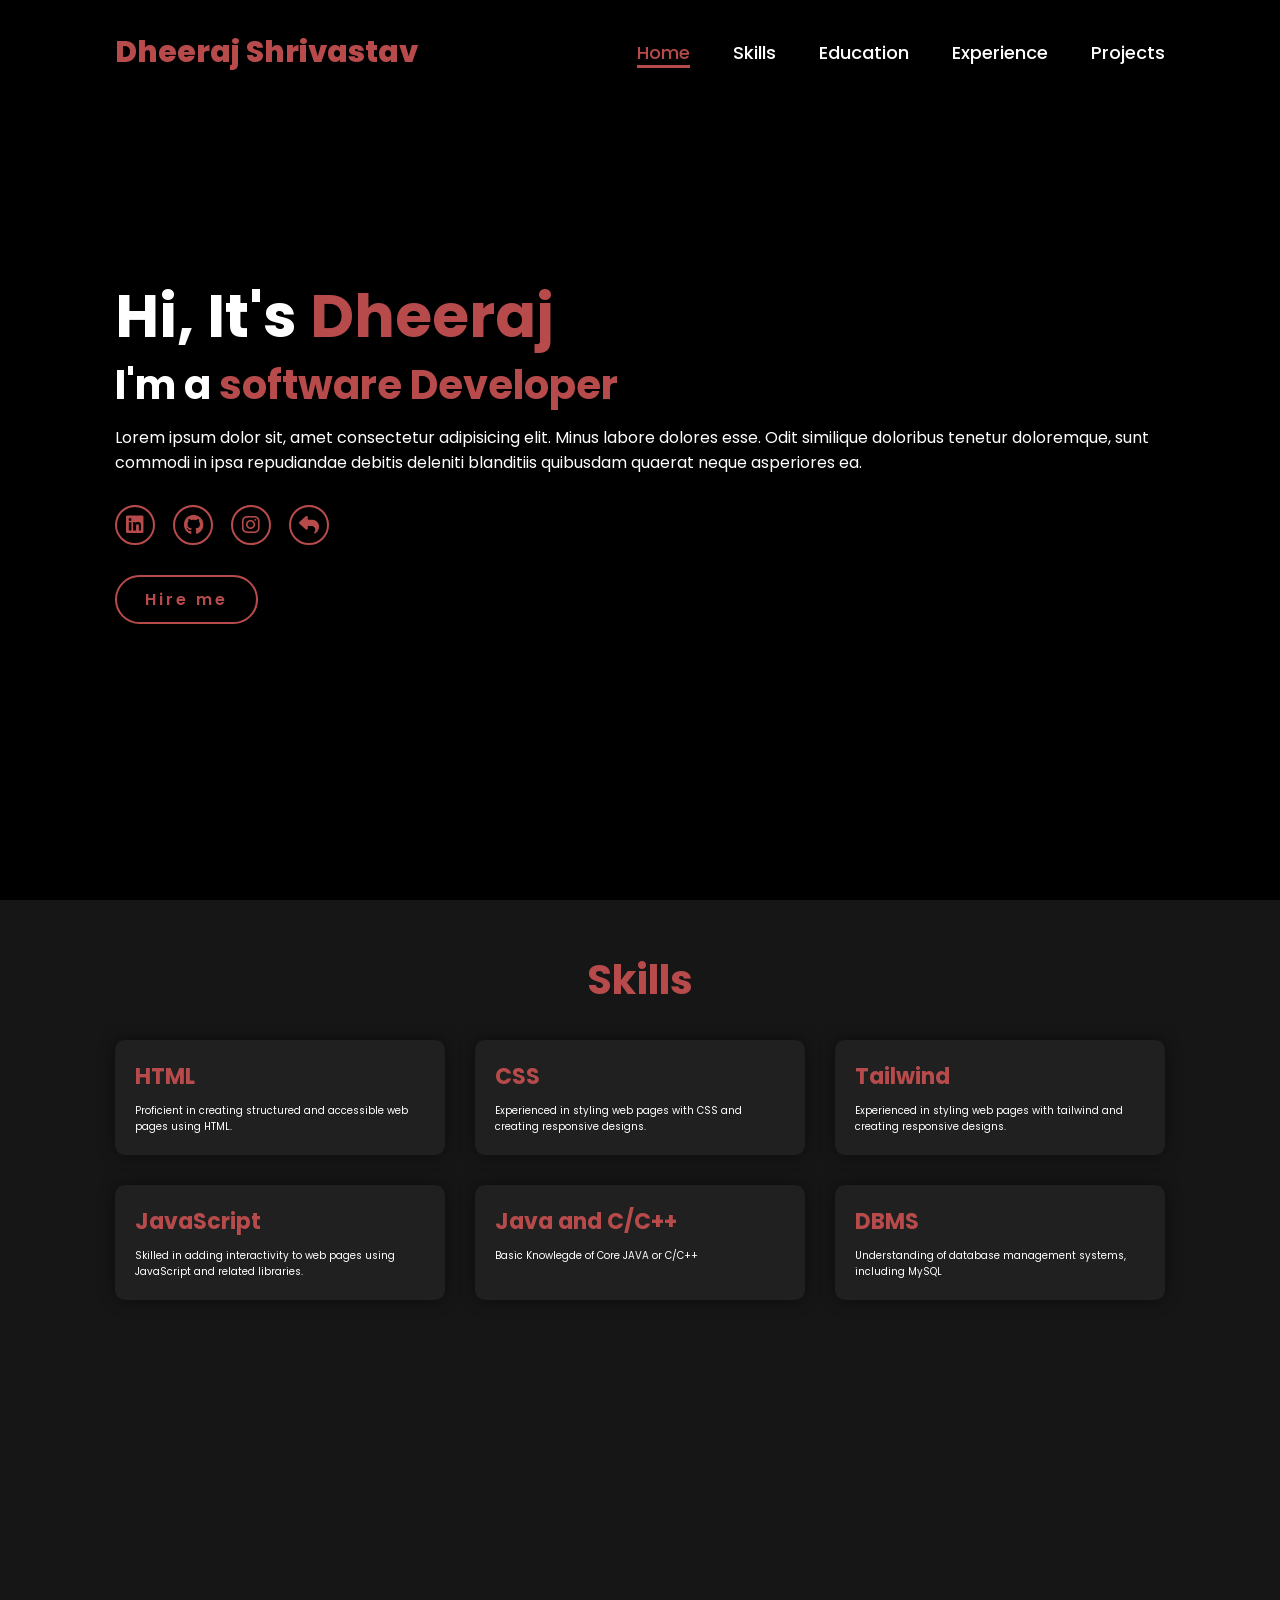
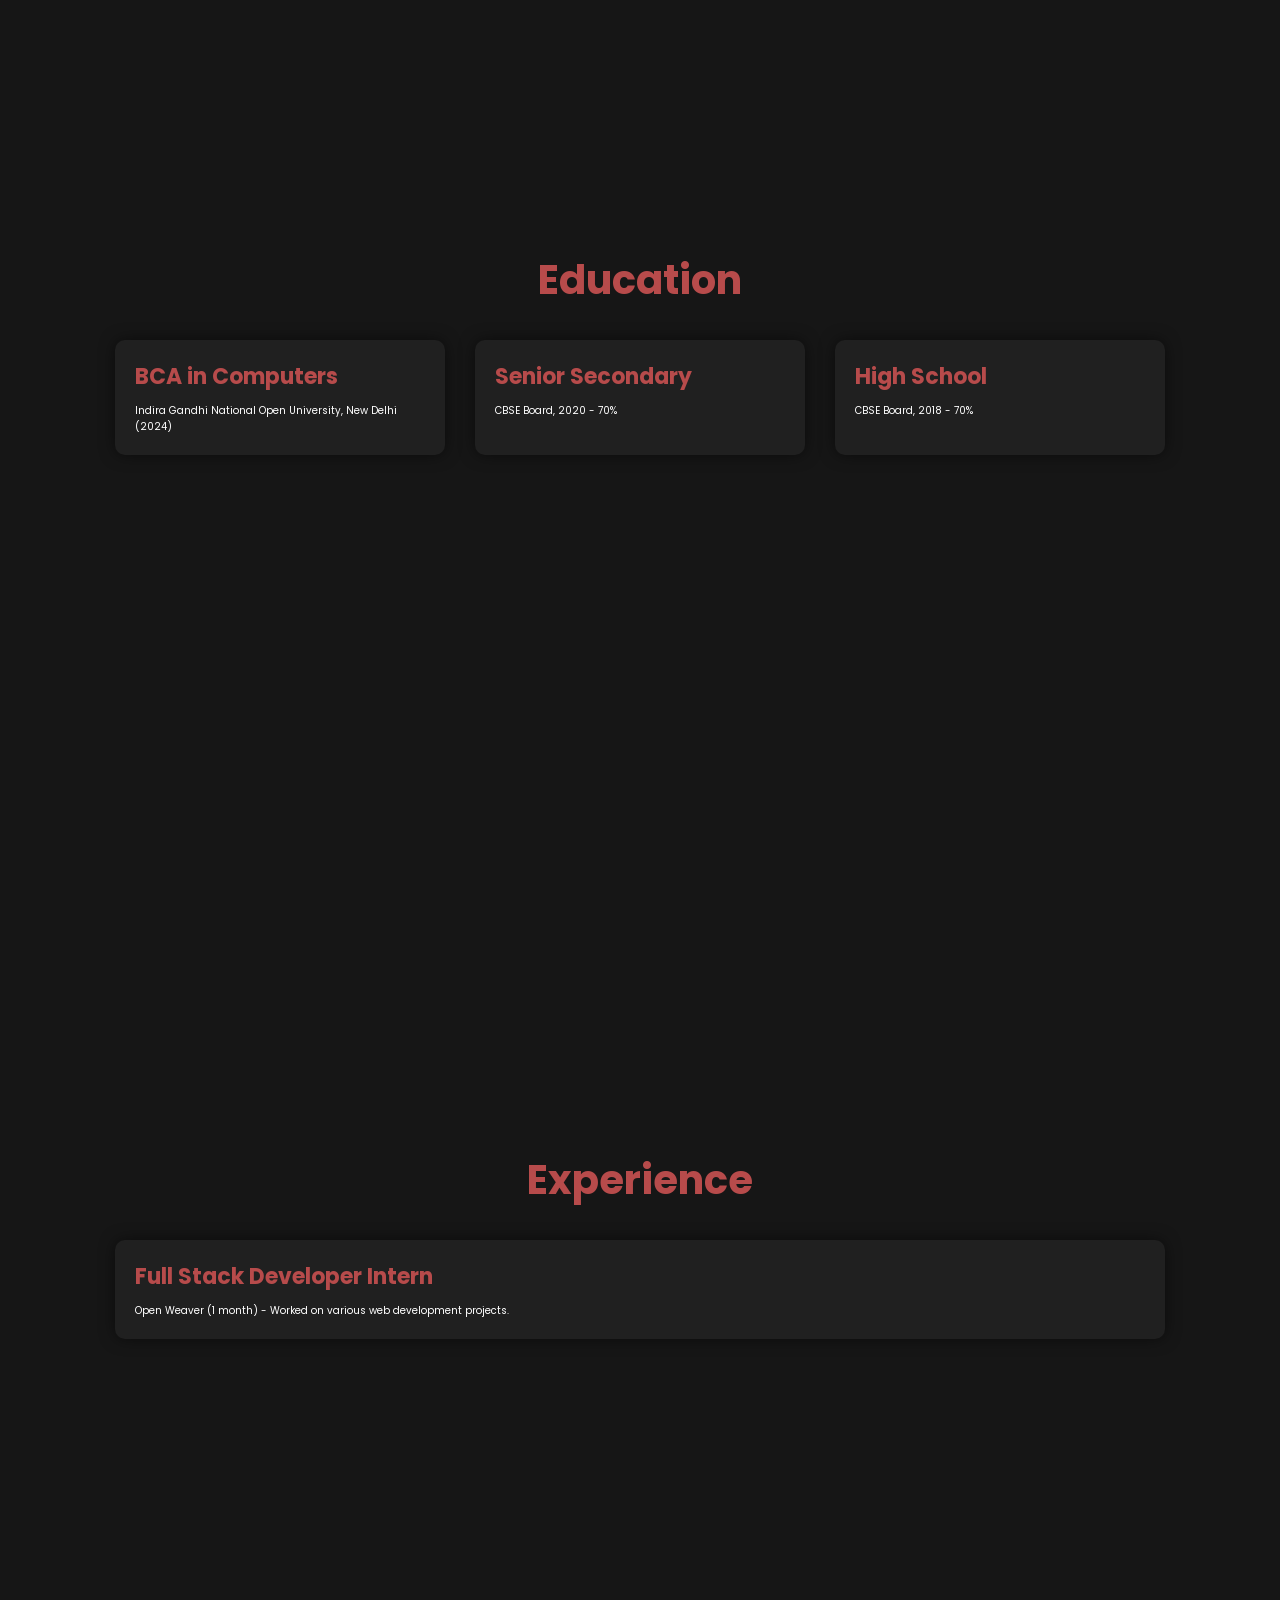
==== index.html @ b221cc1c "Add files via upload" ====
<!DOCTYPE html>
<html lang="en">
    
<head>
    <meta charset="UTF-8">
    <meta name="viewport" content="width=device-width, initial-scale=1.0">
    <link rel="stylesheet" href="https://cdnjs.cloudflare.com/ajax/libs/font-awesome/6.5.2/css/all.min.css">
    <link rel="stylesheet" href="style.css">
    <title>Portfolio Website</title>

</head>
<body>
    <header>
        <a href="#" class="logo">Dheeraj Shrivastav</a>

        <nav>
            <a href="#" class="active"> Home</a>
            <a href="#skills">Skills</a>
            <a href="#education">Education</a>
            <a href="#experience">Experience</a>
            <a href="#Project">Projects</a>
        </nav>
    </header>

    <section class="home">
        <div class="home-content">
            <h1>Hi, It's <span>Dheeraj</span></h1>
            <h3 class="typing-text">I'm a <span></span></h3>
            <p>Lorem ipsum dolor sit, amet consectetur adipisicing elit. Minus labore dolores esse. Odit similique doloribus tenetur doloremque, sunt commodi in ipsa repudiandae debitis deleniti blanditiis quibusdam quaerat neque asperiores ea.</p>
            <div class="social-icons">
                <a href="https://www.linkedin.com/in/dheeraj-shrivastav-547310233/"><i class="fa-brands fa-linkedin"></i></a>
                <a href="https://github.com/Doreamo-max"><i class="fa-brands fa-github"></i></a>
                <a href="https://www.instagram.com/dheeraj.srivastav.14/"><i class="fa-brands fa-instagram"></i></a>
                <a href="mailto:srivatavdheeraj020@gmail.com" class="fa fa-mail-reply"></a>
            </div>
            <a href="mailto:srivatavdheeraj020@gmail.com" class="btn">Hire me</a>
        </div>
    </section>

    <section id="skills" class="skills">
        <h2>Skills</h2>
        <div class="skills-content">
            <div class="skill-item">
                <h3>HTML</h3>
                <p>Proficient in creating structured and accessible web pages using HTML.</p>
            </div>
            <div class="skill-item">
                <h3>CSS</h3>
                <p>Experienced in styling web pages with CSS and creating responsive designs.</p>
            </div>
            <div class="skill-item">
                <h3>Tailwind</h3>
                <p>Experienced in styling web pages with tailwind and creating responsive designs.</p>
            </div>
            <div class="skill-item">
                <h3>JavaScript</h3>
                <p>Skilled in adding interactivity to web pages using JavaScript and related libraries.</p>
            </div>
             <div class="skill-item">
                <h3>Java and C/C++</h3>
                <p>Basic Knowlegde of Core JAVA or C/C++</p>
            </div>
            <div class="skill-item">
                <h3>DBMS</h3>
                <p>Understanding of database management systems, including MySQL</p>
            </div>
        </div>
    </section>

    <section id="education" class="education">
        <h2>Education</h2>
        <div class="education-content">
            <div class="edu-item">
                <h3>BCA in Computers</h3>
                <p>Indira Gandhi National Open University, New Delhi (2024)</p>
            </div>
            <div class="edu-item">
                <h3>Senior Secondary</h3>
                <p>CBSE Board, 2020 - 70%</p>
            </div>
            <div class="edu-item">
                <h3>High School</h3>
                <p>CBSE Board, 2018 - 70%</p>
            </div>
        </div>
    </section>

    <section id="experience" class="experience">
        <h2>Experience</h2>
        <div class="experience-content">
            <div class="exp-item">
                <h3>Full Stack Developer Intern</h3>
                <p>Open Weaver (1 month) - Worked on various web development projects.</p>
            </div>
        </div>
    </section>

    

</body>
</html>
---- style.css ----
@import url('https://fonts.googleapis.com/css2?family=Poppins:wght@100;200;300;400;500;600&display=swap');

        *{
            margin: 0;
            padding: 0;
            box-sizing: border-box;
            text-decoration: none;
            border: none;
            outline: none;
            font-family: 'Poppins', sans-serif;
        }
        
        html{
            font-size: 62.5%;
        }
        
        body{
            width: 100%;
            height: 100vh;
            overflow-x: hidden;
            background-color: black;
            color: white;
        }
        
        header{
            margin-top: 20px;
            position: fixed;
            top: 0;
            left: 0;
            width: 100%;
            padding: 1rem 9%;
            background-color: transparent;
            filter: drop-shadow(10px);
            display: flex;
            justify-content: space-between;
            align-items: center;
            z-index: 100;
        }
        
        .logo{
            font-size: 3rem;
            color: #b74b4b;
            font-weight: 800;
            cursor: pointer;
            transition: 0.5s ease;
        }
        
        .logo:hover{
            transform: scale(1.1);
        }
        
        nav a{
            font-size: 1.8rem;
            color: white;
            margin-left: 4rem;
            font-weight: 500;
            transition: 0.3s ease;
            border-bottom: 3px solid transparent;
        }
        
        nav a:hover,
        nav a.active{
            color: #b74b4b;
            border-bottom: 3px solid #b74b4b;
        }
        
        @media(max-width:995px){
            nav{
                position: absolute;
                display: none;
                top: 0;
                right: 0;
                width: 40%;
                border-left: 3px solid #b74b4b;
                border-bottom: 3px solid #b74b4b;
                border-bottom-left-radius: 2rem;
                padding: 1rem solid;
                background-color: #161616;
                border-top: 0.1rem solid rgba(0,0,0,0.1);
            }
        
            nav.active{
                display: block;
            }
        
            nav a{
                display: block;
                font-size: 2rem;
                margin: 3rem 0;
            }
        
            nav a:hover,
            nav a.active{
                padding: 1rem;
                border-radius: 0.5rem;
                border-bottom: 0.5rem solid #b74b4b;
            }
        }
        
        section{
            min-height: 100vh;
            padding: 5rem 9% 5rem;
        }
        
        .home{
            display: flex;
            justify-content: center;
            align-items: center;
            gap: 8rem;
            background-color: black;
        }
        
        .home .home-content h1{
            font-size: 6rem;
            font-weight: 700;
            line-height: 1.3;
        }
        
        span{
            color: #b74b4b;
        }
        
        .home-content h3{
            font-size: 4rem;
            margin-bottom: 1rem;
            font-weight: 700;
        }
        
        .home-content p{
            font-size: 1.6rem;
        }
        
        .home-img{
            border-radius: 50%;
        }
        
        .home-img img{
            position: relative;
            width: 32vw;
            border-radius: 50%;
            box-shadow: 0 0 25px solid #b74b4b;
            cursor: pointer;
            transition: 0.2s linear;
        }
        
        .home-img img:hover{
            font-size: 1.8rem;
            font-weight: 500;
        }
        
        .social-icons a{
            display: inline-flex;
            justify-content: center;
            align-items: center;
            width: 4rem;
            height: 4rem;
            background-color: transparent;
            border: 0.2rem solid #b74b4b;
            font-size: 2rem;
            border-radius: 50%;
            margin: 3rem 1.5rem 3rem 0;
            transition: 0.3s ease;
            color: #b74b4b;
        }
        
        .social-icons a:hover{
            color: black;
            transform: scale(1.3) translateY(-5px);
            background-color: #b74b4b;
            box-shadow: 0  0 25px #b74b4b;
        }
        
        .btn{
            display: inline-block;
            padding: 1rem 2.8rem;
            background-color: black;
            border-radius: 4rem;
            font-size: 1.6rem;
            color: #b74b4b;
            letter-spacing: 0.3rem;
            font-weight: 600;
            border: 2px solid #b74b4b;
            transition: 0.3s ease;
            cursor: pointer;
        }
        
        .btn:hover{
            transform: scale3d(1.03);
            background-color: #b74b4b;
            color: black;
            box-shadow: 0 0 25px #b74b4b;
        }
        
        .typing-text{
            font-size: 34px;
            font-weight: 600;
            min-width: 280px;
        }
        
        .typing-text span{
            position: relative;
        }
        
        .typing-text span::before{
            content: "software Developer";
            color: #b74b4b;
            animation: words 20s infinite;
        }
        
        .typing-text span::after{
            content: "";
            background-color: black;
            position: absolute;
            width: calc(100% + 8px);
            height: 100%;
            border-left: 3px solid black;
            right: -8;
            animation: cursor 0.6s infinite;
        }
        
        @keyframes cursor{
            to{
                border-left: 3px solid #b74b4b;
            }
        }
        
        @keyframes words{
            0%, 20%{
                content: "Web Developer";
            }
            21%, 40%{
                content: "Developer";
            }
            41%, 60%{
                content: "Web Designer";
            }
            61%, 80%{
                content: "Youtuber";
            }
            81%, 100%{
                content: "Script Writer";
            }
        }
        
        @media (max-width: 1000px){
            .home{
                gap: 4rem;
            }
        }
        
        @media(max-width:995px){
            .home{
                flex-direction: column;
                margin: 5rem 4rem;
            }
        
            .home .home-content h3{
                font-size: 2.5rem;
            }
        
            .home-content h1{
                font-size: 5rem;
            }
        
            .home-img img{
                width: 70vw;
                margin-top: 4rem;
            }
        }
        
        /* Additional Sections Styles */
        
        .skills, .education, .experience, .contact{
            padding: 5rem 9%;
            background-color: #161616;
        }

        .skills h2, .education h2, .experience h2, .contact h2{
            font-size: 4rem;
            color: #b74b4b;
            margin-bottom: 3rem;
            text-align: center;
        }
        
        .skills-content, .education-content, .experience-content{
            display: flex;
            flex-wrap: wrap;
            justify-content: space-between;
            gap: 3rem;
        }

        .skills-content .skill-item, .education-content .edu-item, .experience-content .exp-item{
            background-color: #202020;
            padding: 2rem;
            border-radius: 1rem;
            box-shadow: 0 0 15px rgba(0,0,0,0.5);
            flex: 1 1 30%;
        }

        .skills-content .skill-item h3, .education-content .edu-item h3, .experience-content .exp-item h3{
            font-size: 2.2rem;
            color: #b74b4b;
            margin-bottom: 1rem;
        }

        .contact .contact-form{
            display: flex;
            flex-direction: column;
            gap: 2rem;
            max-width: 600px;
            margin: 0 auto;
        }

        .contact .contact-form input, .contact .contact-form textarea{
            padding: 1.5rem;
            border-radius: 1rem;
            background-color: #202020;
            border: none;
            color: white;
            font-size: 1.6rem;
        }

        .contact .contact-form button{
            padding: 1rem 3rem;
            background-color: #b74b4b;
            color: white;
            border: none;
            border-radius: 1rem;
            cursor: pointer;
            transition: 0.3s;
            font-size: 1.8rem;
        }

        .contact .contact-form button:hover{
            background-color: #a43c3c;
        }
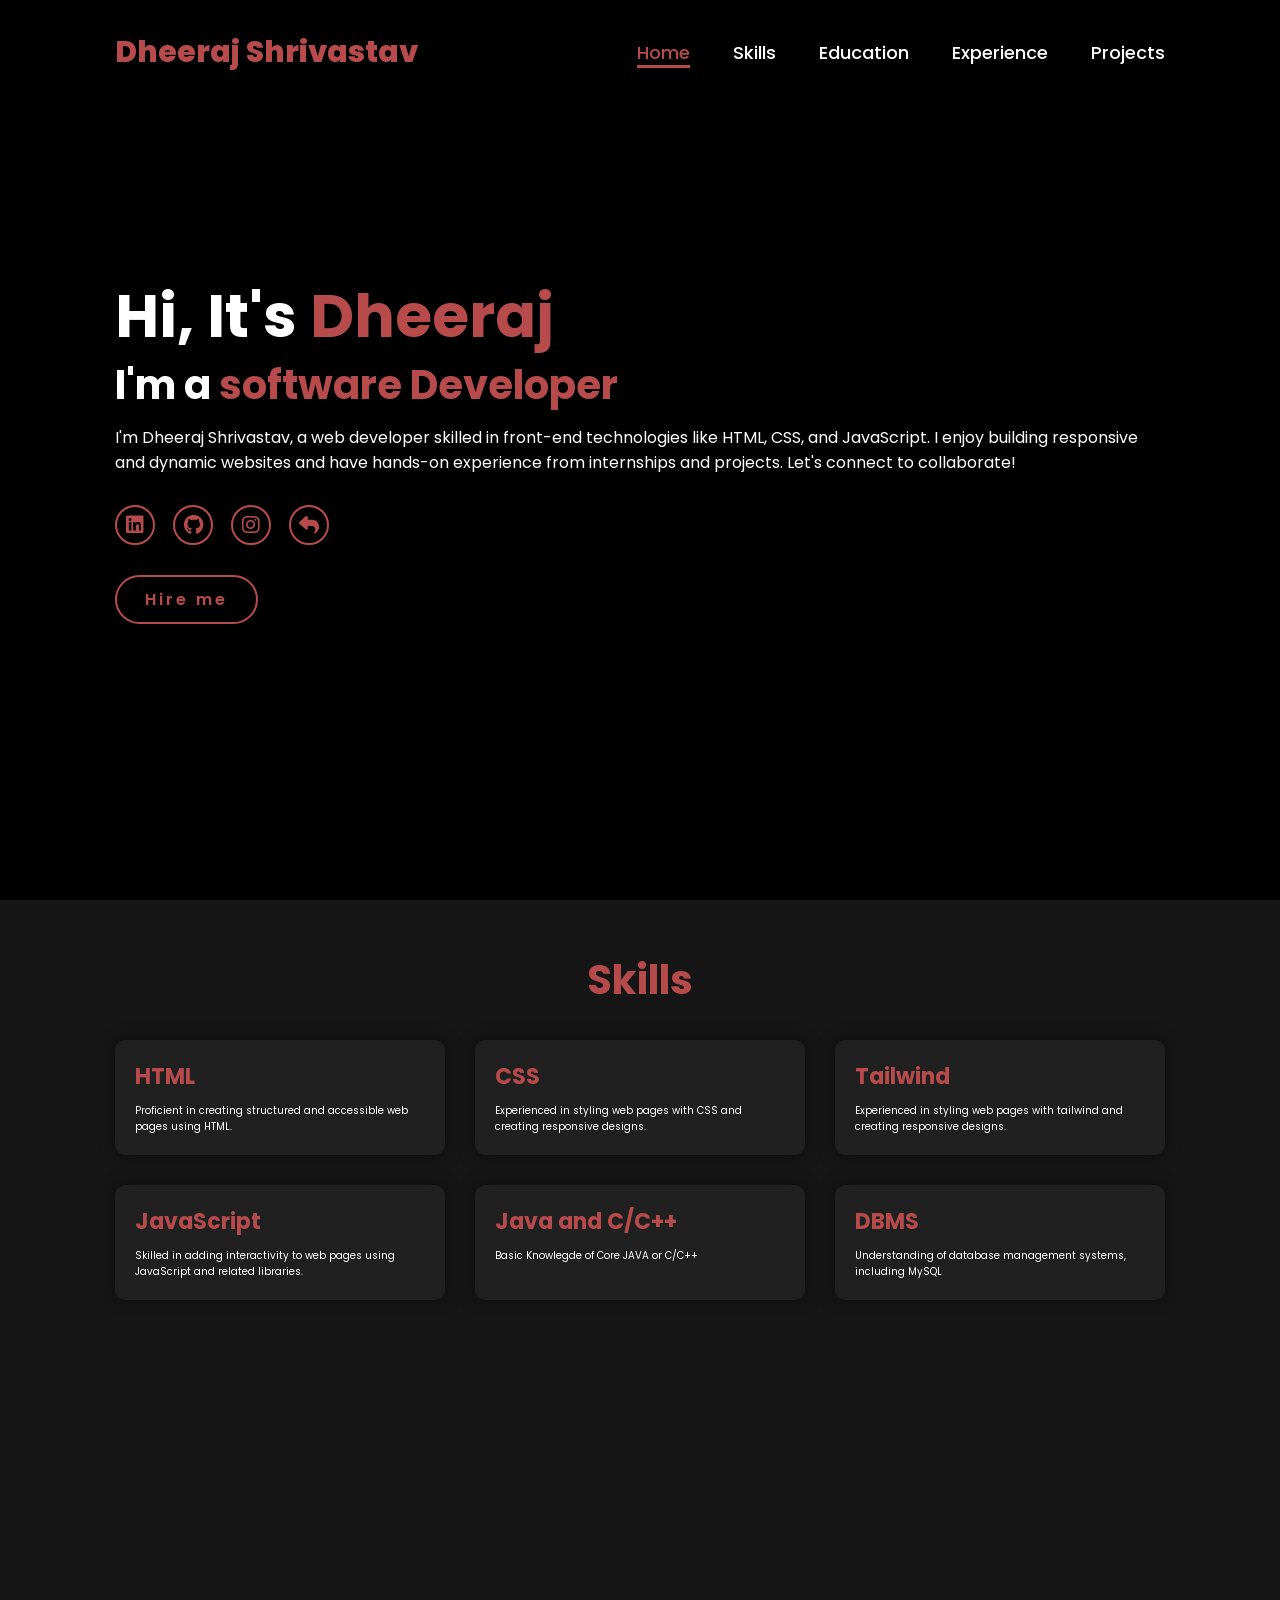
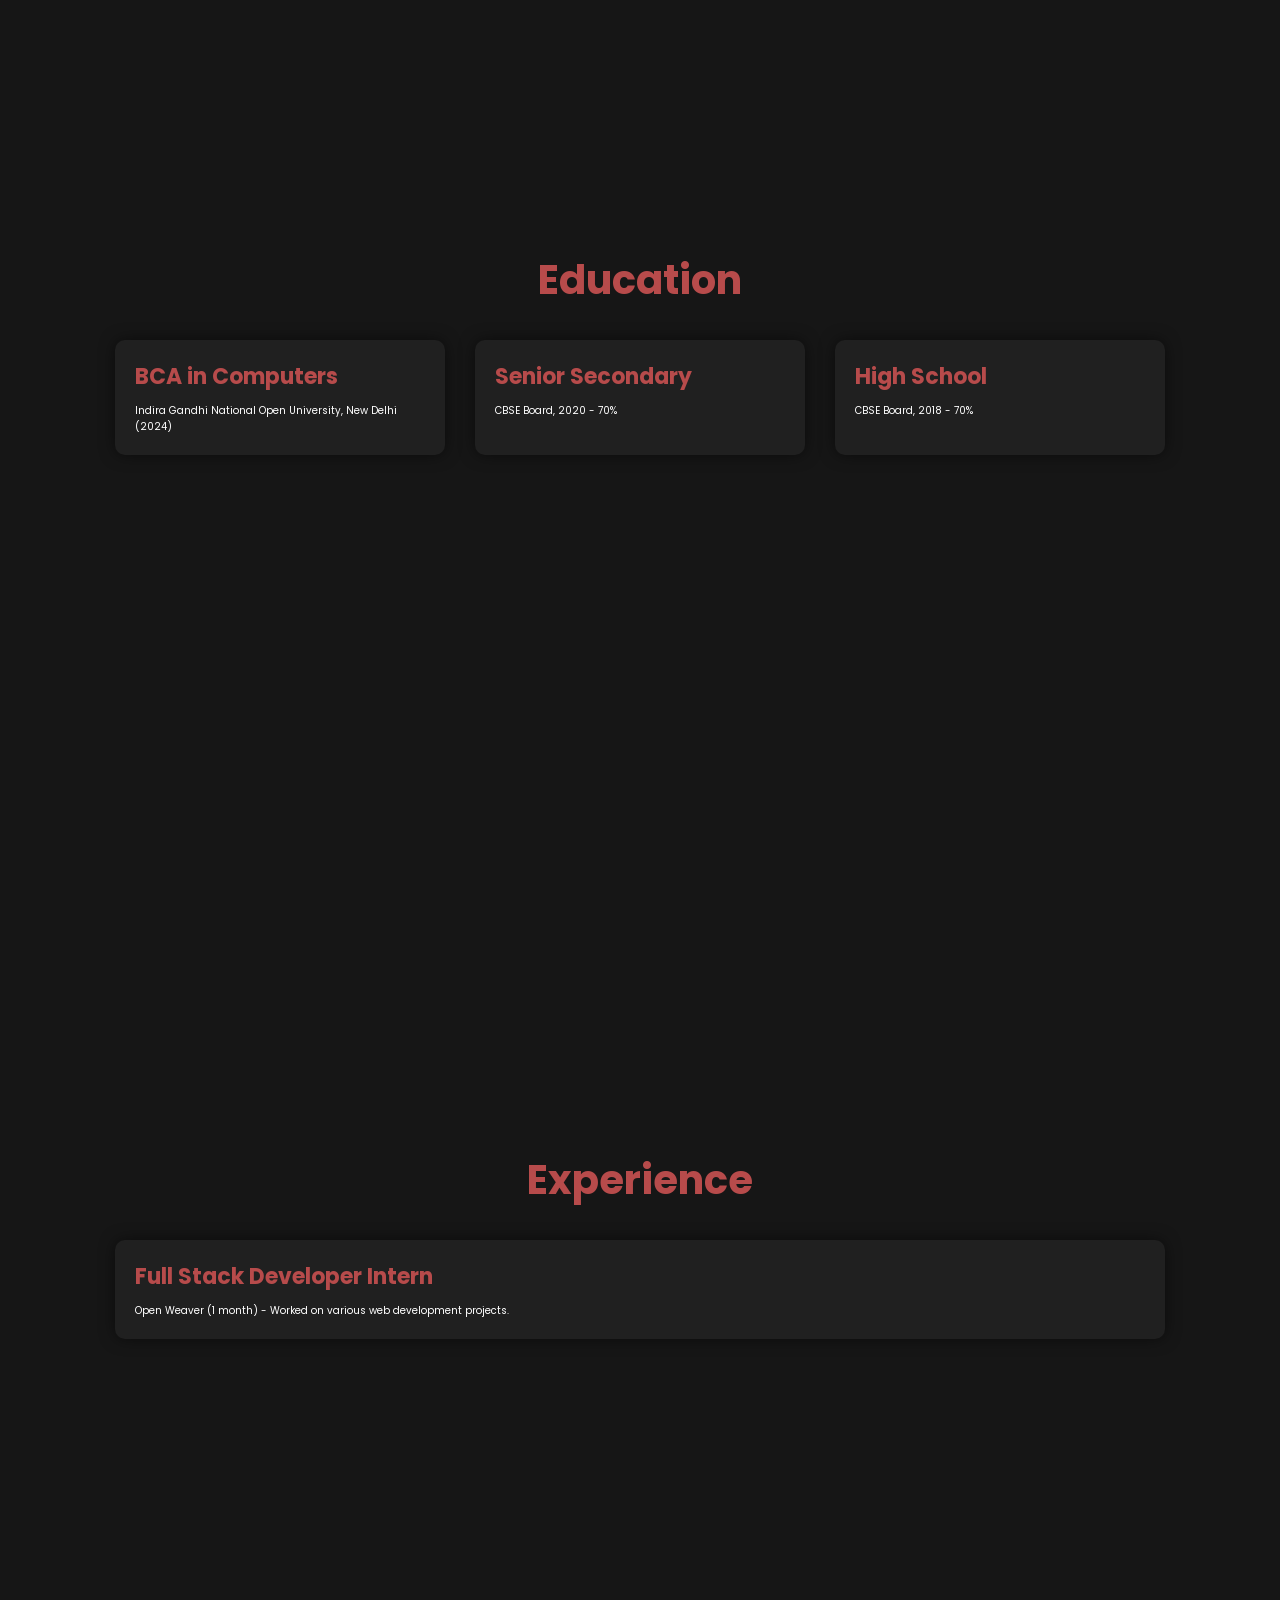
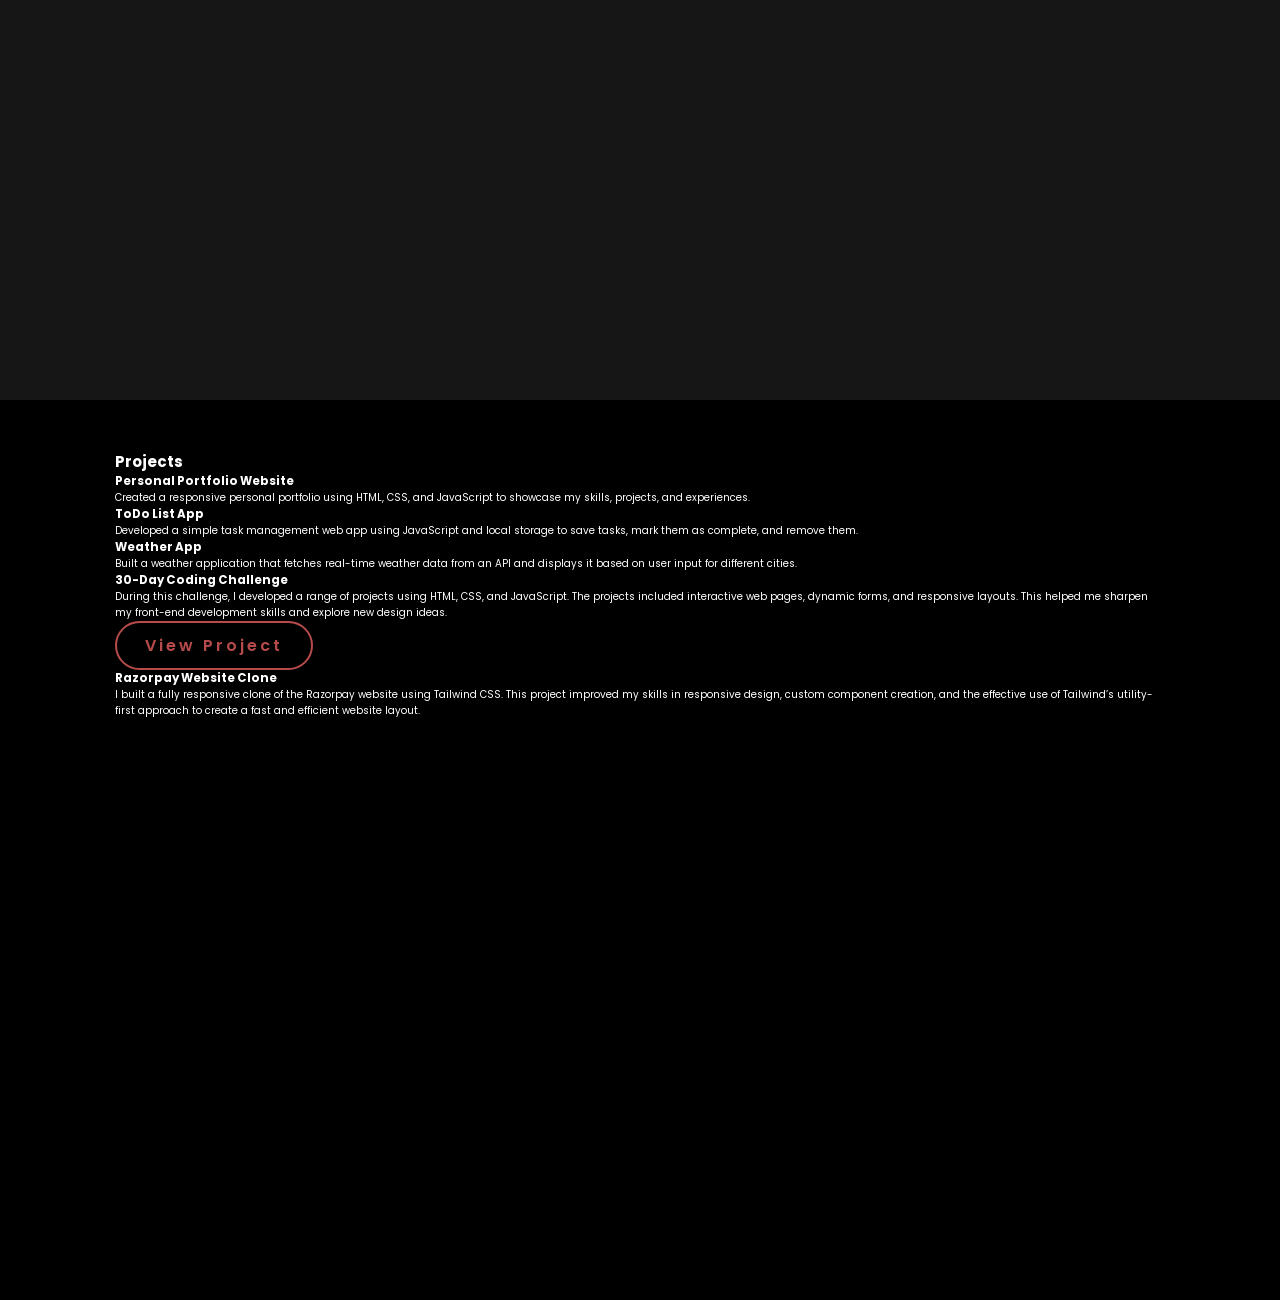
==== commit 1e4132e9: "Update index.html" ====
--- a/index.html
+++ b/index.html
@@ -18,7 +18,7 @@
             <a href="#skills">Skills</a>
             <a href="#education">Education</a>
             <a href="#experience">Experience</a>
-            <a href="#Project">Projects</a>
+            <a href="#projects">Projects</a>
         </nav>
     </header>
 
@@ -26,7 +26,7 @@
         <div class="home-content">
             <h1>Hi, It's <span>Dheeraj</span></h1>
             <h3 class="typing-text">I'm a <span></span></h3>
-            <p>Lorem ipsum dolor sit, amet consectetur adipisicing elit. Minus labore dolores esse. Odit similique doloribus tenetur doloremque, sunt commodi in ipsa repudiandae debitis deleniti blanditiis quibusdam quaerat neque asperiores ea.</p>
+            <p>I'm Dheeraj Shrivastav, a web developer skilled in front-end technologies like HTML, CSS, and JavaScript. I enjoy building responsive and dynamic websites and have hands-on experience from internships and projects. Let's connect to collaborate!</p>
             <div class="social-icons">
                 <a href="https://www.linkedin.com/in/dheeraj-shrivastav-547310233/"><i class="fa-brands fa-linkedin"></i></a>
                 <a href="https://github.com/Doreamo-max"><i class="fa-brands fa-github"></i></a>
@@ -87,14 +87,44 @@
 
     <section id="experience" class="experience">
         <h2>Experience</h2>
-        <div class="experience-content">
-            <div class="exp-item">
-                <h3>Full Stack Developer Intern</h3>
-                <p>Open Weaver (1 month) - Worked on various web development projects.</p>
+        <div class="experience-section">
+            <div class="experience-content">
+                <div class="exp-item">
+                    <h3>Full Stack Developer Intern</h3>
+                    <p>Open Weaver (1 month) - Worked on various web development projects.</p>
+                </div>
             </div>
         </div>
     </section>
 
+    <section id="projects" class="projects">
+        <h2>Projects</h2>
+        <div class="projects-content">
+            <div class="project-item">
+                <h3>Personal Portfolio Website</h3>
+                <p>Created a responsive personal portfolio using HTML, CSS, and JavaScript to showcase my skills, projects, and experiences.</p>
+            </div>
+            <div class="project-item">
+                <h3>ToDo List App</h3>
+                <p>Developed a simple task management web app using JavaScript and local storage to save tasks, mark them as complete, and remove them.</p>
+            </div>
+            <div class="project-item">
+                <h3>Weather App</h3>
+                <p>Built a weather application that fetches real-time weather data from an API and displays it based on user input for different cities.</p>
+            </div>
+            <div class="project-item">
+                <h3>30-Day Coding Challenge</h3>
+                <p>During this challenge, I developed a range of projects using HTML, CSS, and JavaScript. The projects included interactive web pages, dynamic forms, and responsive layouts. This helped me sharpen my front-end development skills and explore new design ideas.</p>
+                <a href="https://doreamo-max.github.io/00-of-30/" class="btn">View Project</a>
+            </div>
+            <div class="project-item">
+                <h3>Razorpay Website Clone</h3>
+                <p>I built a fully responsive clone of the Razorpay website using Tailwind CSS. This project improved my skills in responsive design, custom component creation, and the effective use of Tailwind’s utility-first approach to create a fast and efficient website layout.</p>
+                <!-- <a href="https://github.com/Doreamo-max" class="btn">View Project</a> -->
+            </div>
+        </div>
+    </section>
+    
     
 
 </body>
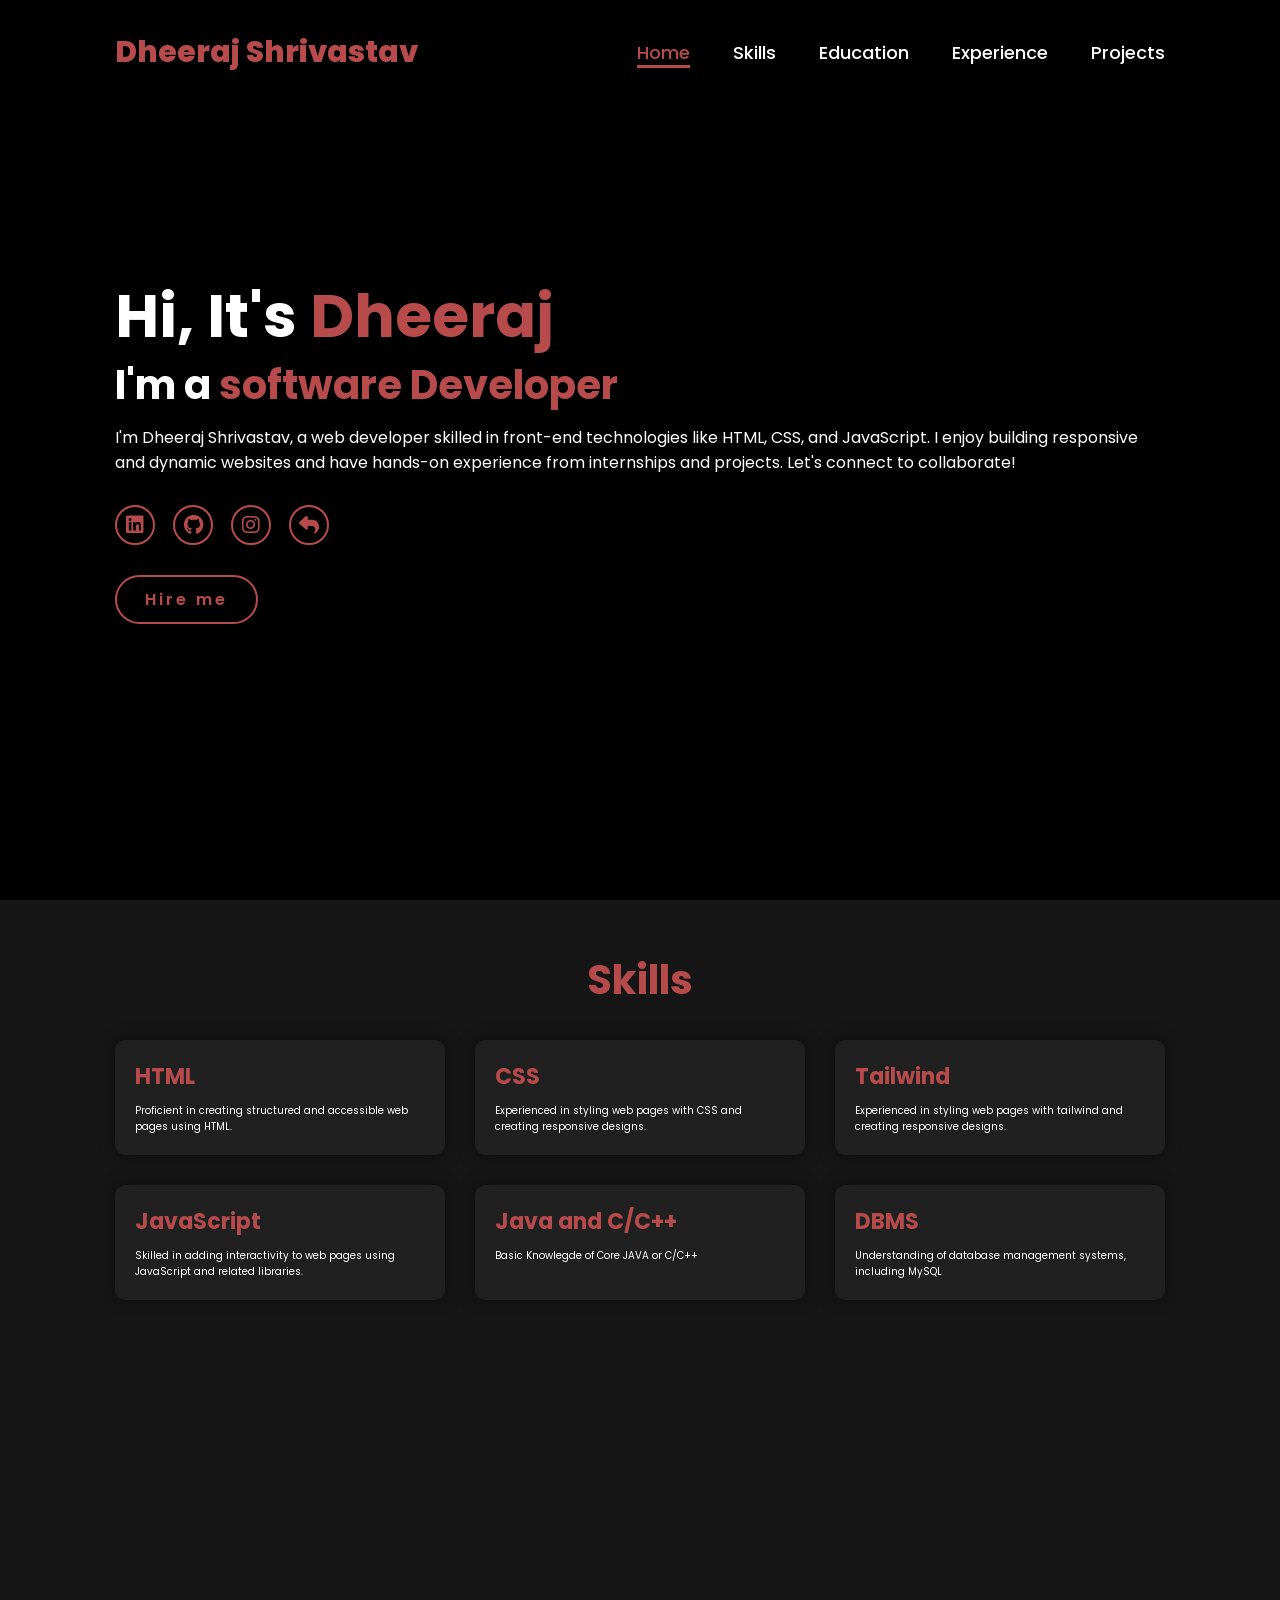
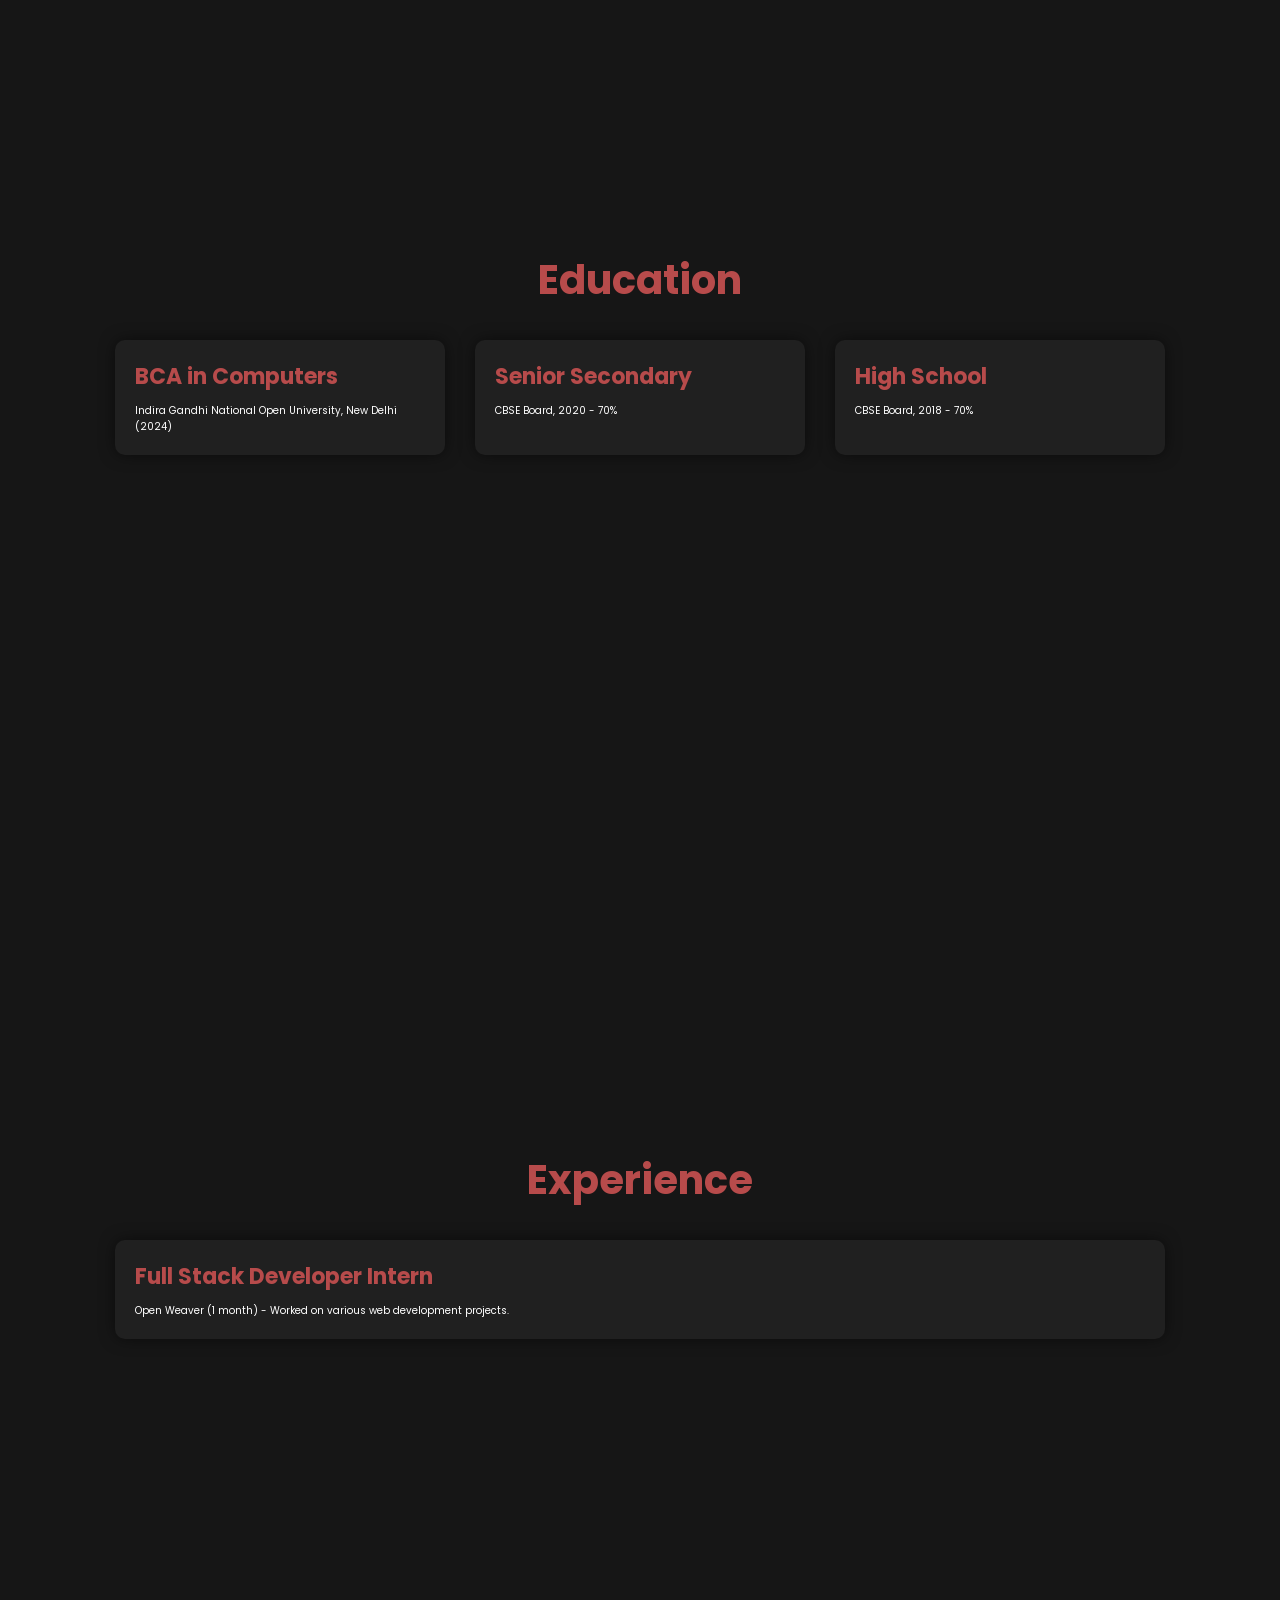
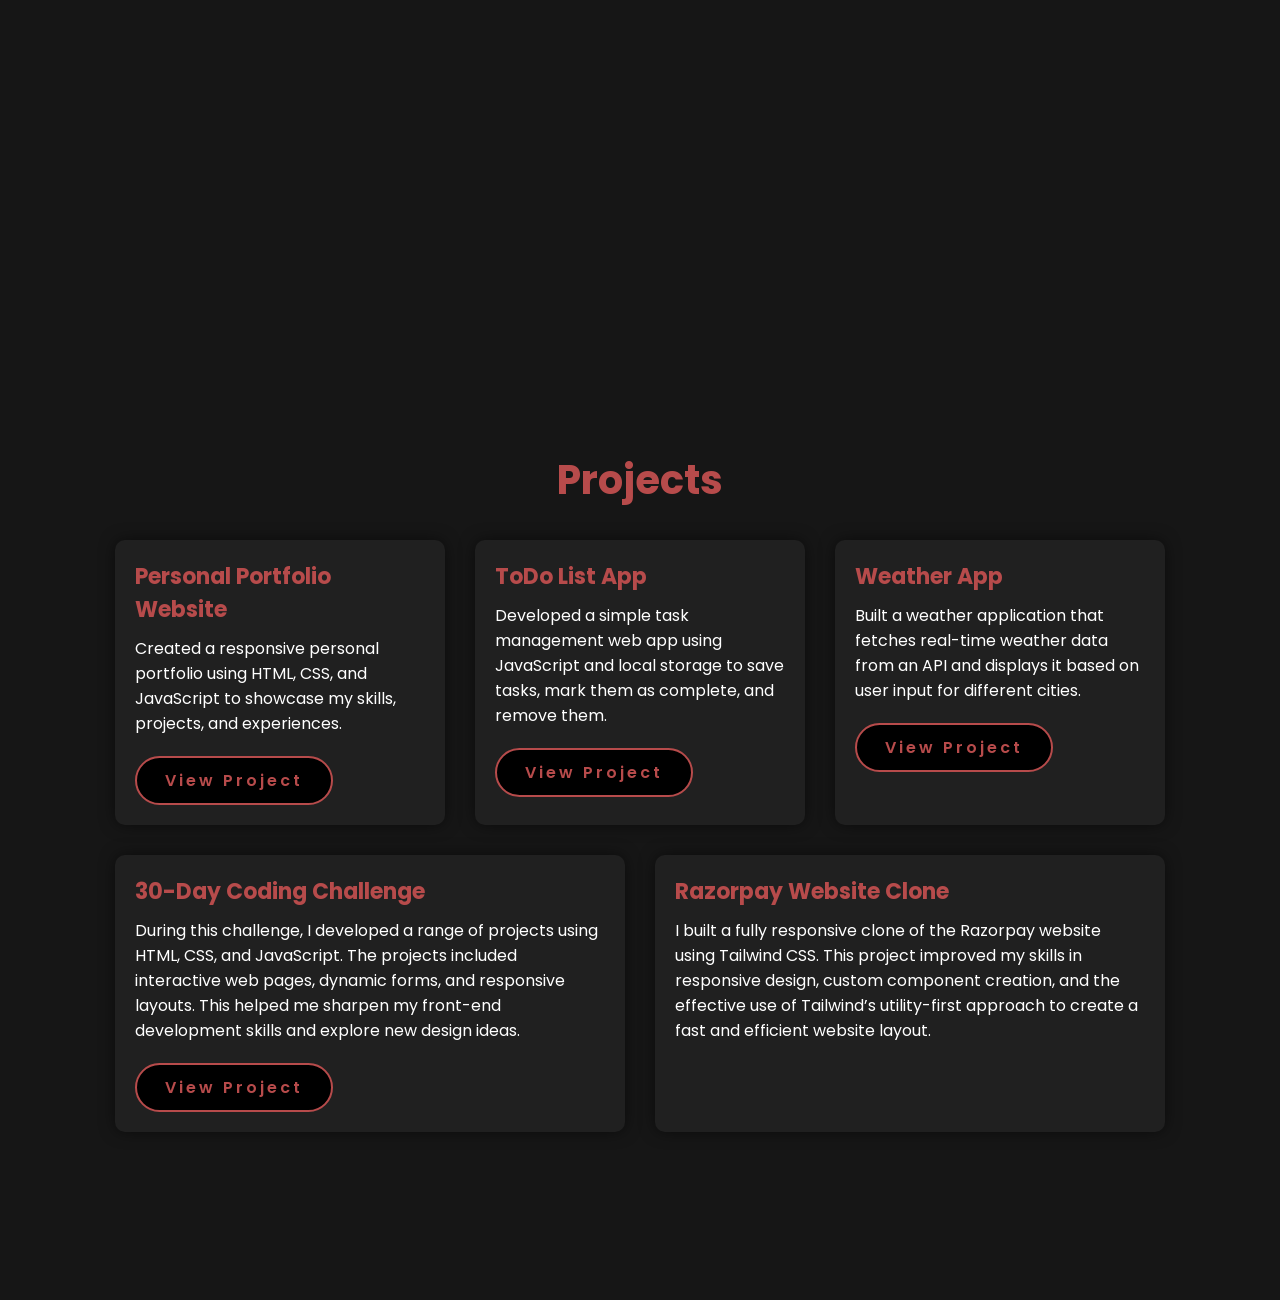
==== commit 2d206548: "Update index.html" ====
--- a/index.html
+++ b/index.html
@@ -103,14 +103,17 @@
             <div class="project-item">
                 <h3>Personal Portfolio Website</h3>
                 <p>Created a responsive personal portfolio using HTML, CSS, and JavaScript to showcase my skills, projects, and experiences.</p>
+                <a href="https://doreamo-max.github.io/portfolio/" class="btn">View Project</a>
             </div>
             <div class="project-item">
                 <h3>ToDo List App</h3>
                 <p>Developed a simple task management web app using JavaScript and local storage to save tasks, mark them as complete, and remove them.</p>
+                <a href="https://doreamo-max.github.io/03-of-30-To-do-list/" class="btn">View Project</a>
             </div>
             <div class="project-item">
                 <h3>Weather App</h3>
                 <p>Built a weather application that fetches real-time weather data from an API and displays it based on user input for different cities.</p>
+                <a href="https://doreamo-max.github.io/02-of-30-Weather-App/" class="btn">View Project</a>
             </div>
             <div class="project-item">
                 <h3>30-Day Coding Challenge</h3>
--- a/style.css
+++ b/style.css
@@ -1,336 +1,399 @@
 @import url('https://fonts.googleapis.com/css2?family=Poppins:wght@100;200;300;400;500;600&display=swap');
 
-        *{
-            margin: 0;
-            padding: 0;
-            box-sizing: border-box;
-            text-decoration: none;
-            border: none;
-            outline: none;
-            font-family: 'Poppins', sans-serif;
-        }
-        
-        html{
-            font-size: 62.5%;
-        }
-        
-        body{
-            width: 100%;
-            height: 100vh;
-            overflow-x: hidden;
-            background-color: black;
-            color: white;
-        }
-        
-        header{
-            margin-top: 20px;
-            position: fixed;
-            top: 0;
-            left: 0;
-            width: 100%;
-            padding: 1rem 9%;
-            background-color: transparent;
-            filter: drop-shadow(10px);
-            display: flex;
-            justify-content: space-between;
-            align-items: center;
-            z-index: 100;
-        }
-        
-        .logo{
-            font-size: 3rem;
-            color: #b74b4b;
-            font-weight: 800;
-            cursor: pointer;
-            transition: 0.5s ease;
-        }
-        
-        .logo:hover{
-            transform: scale(1.1);
-        }
-        
-        nav a{
-            font-size: 1.8rem;
-            color: white;
-            margin-left: 4rem;
-            font-weight: 500;
-            transition: 0.3s ease;
-            border-bottom: 3px solid transparent;
-        }
-        
-        nav a:hover,
-        nav a.active{
-            color: #b74b4b;
-            border-bottom: 3px solid #b74b4b;
-        }
-        
-        @media(max-width:995px){
-            nav{
-                position: absolute;
-                display: none;
-                top: 0;
-                right: 0;
-                width: 40%;
-                border-left: 3px solid #b74b4b;
-                border-bottom: 3px solid #b74b4b;
-                border-bottom-left-radius: 2rem;
-                padding: 1rem solid;
-                background-color: #161616;
-                border-top: 0.1rem solid rgba(0,0,0,0.1);
-            }
-        
-            nav.active{
-                display: block;
-            }
-        
-            nav a{
-                display: block;
-                font-size: 2rem;
-                margin: 3rem 0;
-            }
-        
-            nav a:hover,
-            nav a.active{
-                padding: 1rem;
-                border-radius: 0.5rem;
-                border-bottom: 0.5rem solid #b74b4b;
-            }
-        }
-        
-        section{
-            min-height: 100vh;
-            padding: 5rem 9% 5rem;
-        }
-        
-        .home{
-            display: flex;
-            justify-content: center;
-            align-items: center;
-            gap: 8rem;
-            background-color: black;
-        }
-        
-        .home .home-content h1{
-            font-size: 6rem;
-            font-weight: 700;
-            line-height: 1.3;
-        }
-        
-        span{
-            color: #b74b4b;
-        }
-        
-        .home-content h3{
-            font-size: 4rem;
-            margin-bottom: 1rem;
-            font-weight: 700;
-        }
-        
-        .home-content p{
-            font-size: 1.6rem;
-        }
-        
-        .home-img{
-            border-radius: 50%;
-        }
-        
-        .home-img img{
-            position: relative;
-            width: 32vw;
-            border-radius: 50%;
-            box-shadow: 0 0 25px solid #b74b4b;
-            cursor: pointer;
-            transition: 0.2s linear;
-        }
-        
-        .home-img img:hover{
-            font-size: 1.8rem;
-            font-weight: 500;
-        }
-        
-        .social-icons a{
-            display: inline-flex;
-            justify-content: center;
-            align-items: center;
-            width: 4rem;
-            height: 4rem;
-            background-color: transparent;
-            border: 0.2rem solid #b74b4b;
-            font-size: 2rem;
-            border-radius: 50%;
-            margin: 3rem 1.5rem 3rem 0;
-            transition: 0.3s ease;
-            color: #b74b4b;
-        }
-        
-        .social-icons a:hover{
-            color: black;
-            transform: scale(1.3) translateY(-5px);
-            background-color: #b74b4b;
-            box-shadow: 0  0 25px #b74b4b;
-        }
-        
-        .btn{
-            display: inline-block;
-            padding: 1rem 2.8rem;
-            background-color: black;
-            border-radius: 4rem;
-            font-size: 1.6rem;
-            color: #b74b4b;
-            letter-spacing: 0.3rem;
-            font-weight: 600;
-            border: 2px solid #b74b4b;
-            transition: 0.3s ease;
-            cursor: pointer;
-        }
-        
-        .btn:hover{
-            transform: scale3d(1.03);
-            background-color: #b74b4b;
-            color: black;
-            box-shadow: 0 0 25px #b74b4b;
-        }
-        
-        .typing-text{
-            font-size: 34px;
-            font-weight: 600;
-            min-width: 280px;
-        }
-        
-        .typing-text span{
-            position: relative;
-        }
-        
-        .typing-text span::before{
-            content: "software Developer";
-            color: #b74b4b;
-            animation: words 20s infinite;
-        }
-        
-        .typing-text span::after{
-            content: "";
-            background-color: black;
-            position: absolute;
-            width: calc(100% + 8px);
-            height: 100%;
-            border-left: 3px solid black;
-            right: -8;
-            animation: cursor 0.6s infinite;
-        }
-        
-        @keyframes cursor{
-            to{
-                border-left: 3px solid #b74b4b;
-            }
-        }
-        
-        @keyframes words{
-            0%, 20%{
-                content: "Web Developer";
-            }
-            21%, 40%{
-                content: "Developer";
-            }
-            41%, 60%{
-                content: "Web Designer";
-            }
-            61%, 80%{
-                content: "Youtuber";
-            }
-            81%, 100%{
-                content: "Script Writer";
-            }
-        }
-        
-        @media (max-width: 1000px){
-            .home{
-                gap: 4rem;
-            }
-        }
-        
-        @media(max-width:995px){
-            .home{
-                flex-direction: column;
-                margin: 5rem 4rem;
-            }
-        
-            .home .home-content h3{
-                font-size: 2.5rem;
-            }
-        
-            .home-content h1{
-                font-size: 5rem;
-            }
-        
-            .home-img img{
-                width: 70vw;
-                margin-top: 4rem;
-            }
-        }
-        
-        /* Additional Sections Styles */
-        
-        .skills, .education, .experience, .contact{
-            padding: 5rem 9%;
-            background-color: #161616;
-        }
-
-        .skills h2, .education h2, .experience h2, .contact h2{
-            font-size: 4rem;
-            color: #b74b4b;
-            margin-bottom: 3rem;
-            text-align: center;
-        }
-        
-        .skills-content, .education-content, .experience-content{
-            display: flex;
-            flex-wrap: wrap;
-            justify-content: space-between;
-            gap: 3rem;
-        }
-
-        .skills-content .skill-item, .education-content .edu-item, .experience-content .exp-item{
-            background-color: #202020;
-            padding: 2rem;
-            border-radius: 1rem;
-            box-shadow: 0 0 15px rgba(0,0,0,0.5);
-            flex: 1 1 30%;
-        }
-
-        .skills-content .skill-item h3, .education-content .edu-item h3, .experience-content .exp-item h3{
-            font-size: 2.2rem;
-            color: #b74b4b;
-            margin-bottom: 1rem;
-        }
-
-        .contact .contact-form{
-            display: flex;
-            flex-direction: column;
-            gap: 2rem;
-            max-width: 600px;
-            margin: 0 auto;
-        }
-
-        .contact .contact-form input, .contact .contact-form textarea{
-            padding: 1.5rem;
-            border-radius: 1rem;
-            background-color: #202020;
-            border: none;
-            color: white;
-            font-size: 1.6rem;
-        }
-
-        .contact .contact-form button{
-            padding: 1rem 3rem;
-            background-color: #b74b4b;
-            color: white;
-            border: none;
-            border-radius: 1rem;
-            cursor: pointer;
-            transition: 0.3s;
-            font-size: 1.8rem;
-        }
-
-        .contact .contact-form button:hover{
-            background-color: #a43c3c;
-        }
+* {
+    margin: 0;
+    padding: 0;
+    box-sizing: border-box;
+    text-decoration: none;
+    border: none;
+    outline: none;
+    font-family: 'Poppins', sans-serif;
+}
+
+html {
+    font-size: 62.5%;
+}
+
+body {
+    width: 100%;
+    height: 100vh;
+    overflow-x: hidden;
+    background-color: black;
+    color: white;
+}
+
+header {
+    margin-top: 20px;
+    position: fixed;
+    top: 0;
+    left: 0;
+    width: 100%;
+    padding: 1rem 9%;
+    background-color: transparent;
+    filter: drop-shadow(10px);
+    display: flex;
+    justify-content: space-between;
+    align-items: center;
+    z-index: 100;
+}
+
+.logo {
+    font-size: 3rem;
+    color: #b74b4b;
+    font-weight: 800;
+    cursor: pointer;
+    transition: 0.5s ease;
+}
+
+.logo:hover {
+    transform: scale(1.1);
+}
+
+nav a {
+    font-size: 1.8rem;
+    color: white;
+    margin-left: 4rem;
+    font-weight: 500;
+    transition: 0.3s ease;
+    border-bottom: 3px solid transparent;
+}
+
+nav a:hover,
+nav a.active {
+    color: #b74b4b;
+    border-bottom: 3px solid #b74b4b;
+}
+
+@media(max-width:995px) {
+    nav {
+        position: absolute;
+        display: none;
+        top: 0;
+        right: 0;
+        width: 40%;
+        border-left: 3px solid #b74b4b;
+        border-bottom: 3px solid #b74b4b;
+        border-bottom-left-radius: 2rem;
+        padding: 1rem solid;
+        background-color: #161616;
+        border-top: 0.1rem solid rgba(0, 0, 0, 0.1);
+    }
+
+    nav.active {
+        display: block;
+    }
+
+    nav a {
+        display: block;
+        font-size: 2rem;
+        margin: 3rem 0;
+    }
+
+    nav a:hover,
+    nav a.active {
+        padding: 1rem;
+        border-radius: 0.5rem;
+        border-bottom: 0.5rem solid #b74b4b;
+    }
+}
+
+section {
+    min-height: 100vh;
+    padding: 5rem 9% 5rem;
+}
+
+.home {
+    display: flex;
+    justify-content: center;
+    align-items: center;
+    gap: 8rem;
+    background-color: black;
+}
+
+.home .home-content h1 {
+    font-size: 6rem;
+    font-weight: 700;
+    line-height: 1.3;
+}
+
+span {
+    color: #b74b4b;
+}
+
+.home-content h3 {
+    font-size: 4rem;
+    margin-bottom: 1rem;
+    font-weight: 700;
+}
+
+.home-content p {
+    font-size: 1.6rem;
+}
+
+.home-img {
+    border-radius: 50%;
+}
+
+.home-img img {
+    position: relative;
+    width: 32vw;
+    border-radius: 50%;
+    box-shadow: 0 0 25px solid #b74b4b;
+    cursor: pointer;
+    transition: 0.2s linear;
+}
+
+.home-img img:hover {
+    font-size: 1.8rem;
+    font-weight: 500;
+}
+
+.social-icons a {
+    display: inline-flex;
+    justify-content: center;
+    align-items: center;
+    width: 4rem;
+    height: 4rem;
+    background-color: transparent;
+    border: 0.2rem solid #b74b4b;
+    font-size: 2rem;
+    border-radius: 50%;
+    margin: 3rem 1.5rem 3rem 0;
+    transition: 0.3s ease;
+    color: #b74b4b;
+}
+
+.social-icons a:hover {
+    color: black;
+    transform: scale(1.3) translateY(-5px);
+    background-color: #b74b4b;
+    box-shadow: 0 0 25px #b74b4b;
+}
+
+.btn {
+    display: inline-block;
+    padding: 1rem 2.8rem;
+    background-color: black;
+    border-radius: 4rem;
+    font-size: 1.6rem;
+    color: #b74b4b;
+    letter-spacing: 0.3rem;
+    font-weight: 600;
+    border: 2px solid #b74b4b;
+    transition: 0.3s ease;
+    cursor: pointer;
+}
+
+.btn:hover {
+    transform: scale3d(1.03);
+    background-color: #b74b4b;
+    color: black;
+    box-shadow: 0 0 25px #b74b4b;
+}
+
+.typing-text {
+    font-size: 34px;
+    font-weight: 600;
+    min-width: 280px;
+}
+
+.typing-text span {
+    position: relative;
+}
+
+.typing-text span::before {
+    content: "software Developer";
+    color: #b74b4b;
+    animation: words 20s infinite;
+}
+
+.typing-text span::after {
+    content: "";
+    background-color: black;
+    position: absolute;
+    width: calc(100% + 8px);
+    height: 100%;
+    border-left: 3px solid black;
+    right: -8;
+    animation: cursor 0.6s infinite;
+}
+
+@keyframes cursor {
+    to {
+        border-left: 3px solid #b74b4b;
+    }
+}
+
+@keyframes words {
+
+    0%,
+    20% {
+        content: "Web Developer";
+    }
+
+    21%,
+    40% {
+        content: "Developer";
+    }
+
+    41%,
+    60% {
+        content: "Web Designer";
+    }
+
+    61%,
+    80% {
+        content: "Script Writer";
+    }
+
+    81%,
+    100% {
+        content: "Wordpress Developer";
+    }
+}
+
+@media (max-width: 1000px) {
+    .home {
+        gap: 4rem;
+    }
+}
+
+@media(max-width:995px) {
+    .home {
+        flex-direction: column;
+        margin: 5rem 4rem;
+    }
+
+    .home .home-content h3 {
+        font-size: 2.5rem;
+    }
+
+    .home-content h1 {
+        font-size: 5rem;
+    }
+
+    .home-img img {
+        width: 70vw;
+        margin-top: 4rem;
+    }
+}
+
+/* Additional Sections Styles */
+
+.skills,
+.education,
+.experience,
+.contact {
+    padding: 5rem 9%;
+    background-color: #161616;
+}
+
+.skills h2,
+.education h2,
+.experience h2,
+.contact h2 {
+    font-size: 4rem;
+    color: #b74b4b;
+    margin-bottom: 3rem;
+    text-align: center;
+}
+
+.skills-content,
+.education-content,
+.experience-content {
+    display: flex;
+    flex-wrap: wrap;
+    justify-content: space-between;
+    gap: 3rem;
+}
+
+.skills-content .skill-item,
+.education-content .edu-item,
+.experience-content .exp-item {
+    background-color: #202020;
+    padding: 2rem;
+    border-radius: 1rem;
+    box-shadow: 0 0 15px rgba(0, 0, 0, 0.5);
+    flex: 1 1 30%;
+}
+
+.skills-content .skill-item h3,
+.education-content .edu-item h3,
+.experience-content .exp-item h3 {
+    font-size: 2.2rem;
+    color: #b74b4b;
+    margin-bottom: 1rem;
+}
+
+.contact .contact-form {
+    display: flex;
+    flex-direction: column;
+    gap: 2rem;
+    max-width: 600px;
+    margin: 0 auto;
+}
+
+.contact .contact-form input,
+.contact .contact-form textarea {
+    padding: 1.5rem;
+    border-radius: 1rem;
+    background-color: #202020;
+    border: none;
+    color: white;
+    font-size: 1.6rem;
+}
+
+.contact .contact-form button {
+    padding: 1rem 3rem;
+    background-color: #b74b4b;
+    color: white;
+    border: none;
+    border-radius: 1rem;
+    cursor: pointer;
+    transition: 0.3s;
+    font-size: 1.8rem;
+}
+
+.contact .contact-form button:hover {
+    background-color: #a43c3c;
+}
+
+/* Project Section */
+.projects {
+    padding: 5rem 9%;
+    background-color: #161616;
+}
+
+.projects h2 {
+    font-size: 4rem;
+    color: #b74b4b;
+    margin-bottom: 3rem;
+    text-align: center;
+}
+
+.projects-content {
+    display: flex;
+    flex-wrap: wrap;
+    justify-content: space-between;
+    gap: 3rem;
+}
+
+.project-item {
+    background-color: #202020;
+    padding: 2rem;
+    border-radius: 1rem;
+    box-shadow: 0 0 15px rgba(0, 0, 0, 0.5);
+    flex: 1 1 30%;
+    color: white;
+}
+
+.project-item h3 {
+    font-size: 2.2rem;
+    color: #b74b4b;
+    margin-bottom: 1rem;
+}
+
+.project-item p {
+    font-size: 1.6rem;
+    margin-bottom: 2rem;
+}
